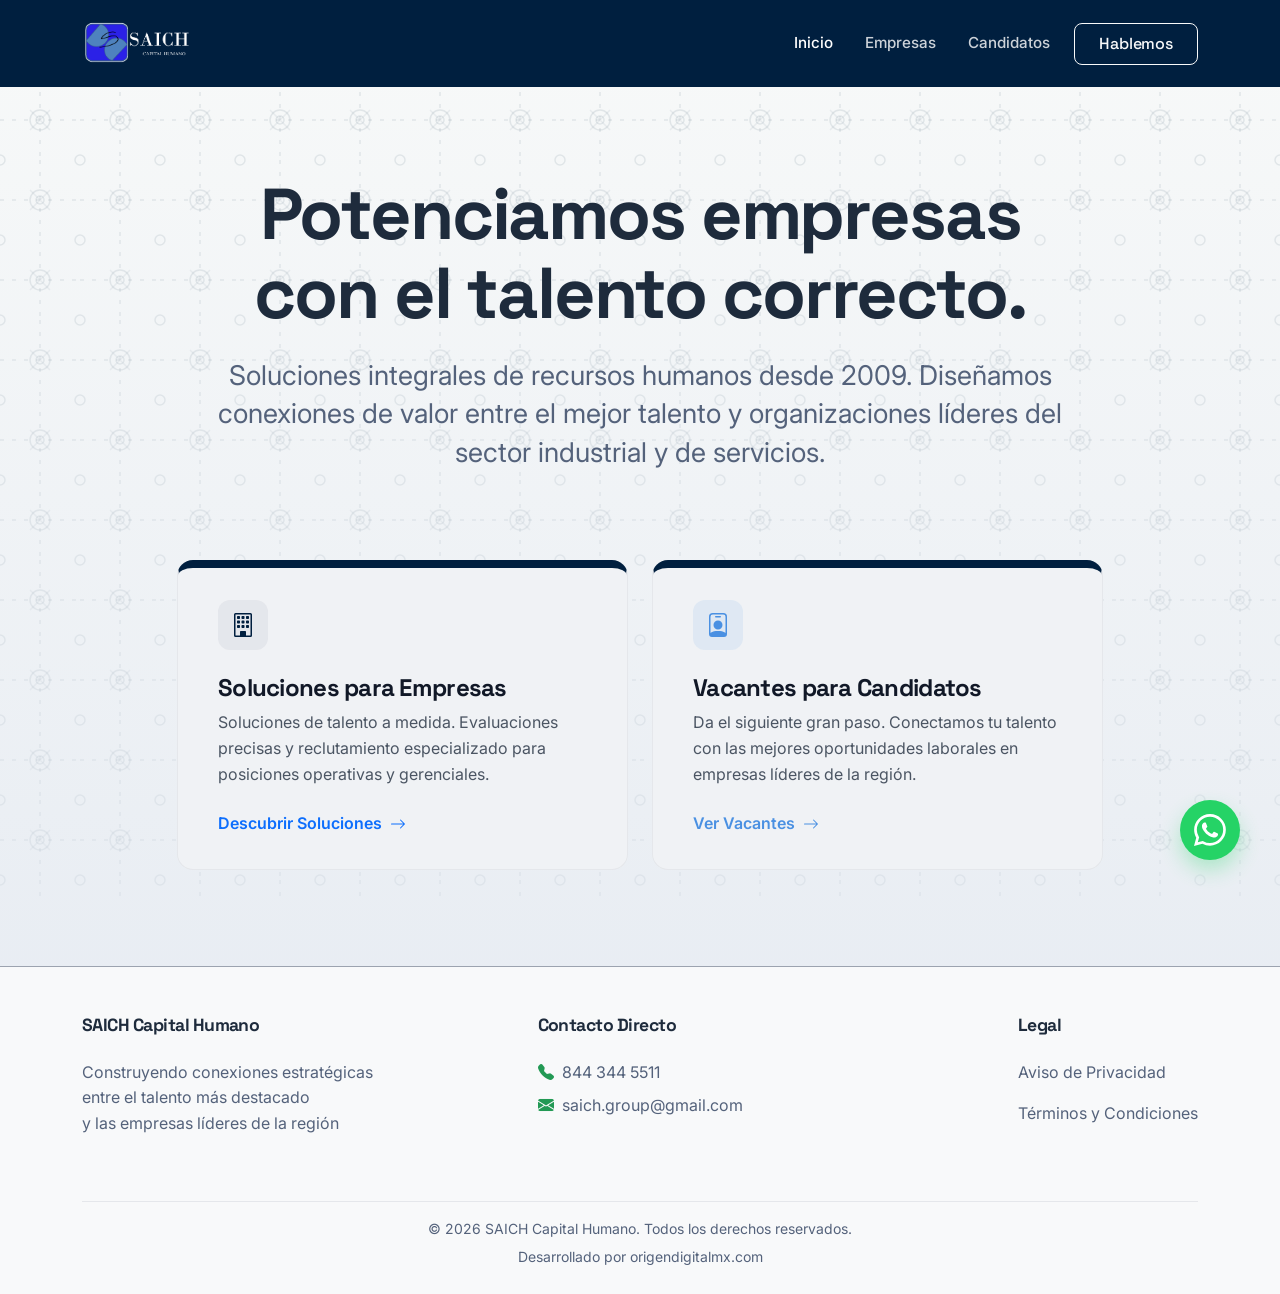
==== index.html @ f17e8af8 "Initial commit for SAICH Capital Humano website with finalized design and configuration" ====
<!DOCTYPE html>
<html lang="es">
<head>
    <meta charset="UTF-8">
    <meta name="viewport" content="width=device-width, initial-scale=1.0">
    <title>SAICH Capital Humano | Conectamos Talento</title>
    <link rel="icon" type="image/png" href="img/favicon.png">
    <!-- Bootstrap CSS & Icons -->
    <link href="https://cdn.jsdelivr.net/npm/bootstrap@5.3.0/dist/css/bootstrap.min.css" rel="stylesheet">
    <link rel="stylesheet" href="https://cdn.jsdelivr.net/npm/bootstrap-icons@1.11.3/font/bootstrap-icons.min.css">
    <!-- Google Fonts: Space Grotesk & Inter -->
    <link rel="preconnect" href="https://fonts.googleapis.com">
    <link rel="preconnect" href="https://fonts.gstatic.com" crossorigin>
    <link href="https://fonts.googleapis.com/css2?family=Inter:wght@400;500;600&family=Space+Grotesk:wght@500;600;700&display=swap" rel="stylesheet">
    <!-- Custom CSS -->
    <link href="css/styles.css" rel="stylesheet">
</head>
<body class="bg-industrial">
    <!-- Navbar Glassmorphism -->
    <nav class="navbar navbar-expand-lg navbar-custom sticky-top py-3">
        <div class="container">
            <a class="navbar-brand" href="index.html">
                <img src="img/logo.png" alt="SAICH Capital Humano Logo" class="logo-brand">
            </a>
            <button class="navbar-toggler border-0" type="button" data-bs-toggle="collapse" data-bs-target="#navbarNav" aria-controls="navbarNav" aria-expanded="false" aria-label="Toggle navigation">
                <span class="navbar-toggler-icon"></span>
            </button>
            <div class="collapse navbar-collapse justify-content-end" id="navbarNav">
                <ul class="navbar-nav align-items-center">
                    <li class="nav-item">
                        <a class="nav-link active" href="index.html">Inicio</a>
                    </li>
                    <li class="nav-item">
                        <a class="nav-link" href="empresas.html">Empresas</a>
                    </li>
                    <li class="nav-item">
                        <a class="nav-link" href="vacantes.html">Candidatos</a>
                    </li>
                    <li class="nav-item ms-lg-3 mt-3 mt-lg-0">
                        <a href="empresas.html#contacto-b2b" class="btn btn-outline-light px-4 py-2" style="font-weight: 500; border-width: 1.5px;">Hablemos</a>
                    </li>
                </ul>
            </div>
        </div>
    </nav>

    <!-- Hero Minimalista -->
    <section class="hero-minimal position-relative">
        <div class="container position-relative" style="z-index: 2;">
            <div class="row justify-content-center">
                <div class="col-lg-10">
                    <h1 class="mb-4">Potenciamos empresas <br> con el talento correcto.</h1>
                    <p class="hero-subtitle mb-5">Soluciones integrales de recursos humanos desde 2009. Diseñamos conexiones de valor entre el mejor talento y organizaciones líderes del sector industrial y de servicios.</p>
                </div>
            </div>
            
            <!-- Cards de Enrutamiento Asimétricas -->
            <div class="row g-4 mt-3 justify-content-center">
                <!-- Card B2B -->
                <div class="col-md-5">
                    <a href="empresas.html" class="card-clean text-start text-decoration-none">
                        <div class="icon-wrapper-clean mb-4" style="background-color: rgba(0,31,63,0.05);">
                            <svg xmlns="http://www.w3.org/2000/svg" fill="currentColor" class="bi bi-building" viewBox="0 0 16 16">
                                <path d="M4 2.5a.5.5 0 0 1 .5-.5h1a.5.5 0 0 1 .5.5v1a.5.5 0 0 1-.5.5h-1a.5.5 0 0 1-.5-.5zm3 0a.5.5 0 0 1 .5-.5h1a.5.5 0 0 1 .5.5v1a.5.5 0 0 1-.5.5h-1a.5.5 0 0 1-.5-.5zm3.5-.5a.5.5 0 0 0-.5.5v1a.5.5 0 0 0 .5.5h1a.5.5 0 0 0 .5-.5v-1a.5.5 0 0 0-.5-.5zM4 5.5a.5.5 0 0 1 .5-.5h1a.5.5 0 0 1 .5.5v1a.5.5 0 0 1-.5.5h-1a.5.5 0 0 1-.5-.5zM7.5 5a.5.5 0 0 0-.5.5v1a.5.5 0 0 0 .5.5h1a.5.5 0 0 0 .5-.5v-1a.5.5 0 0 0-.5-.5zm2.5.5a.5.5 0 0 1 .5-.5h1a.5.5 0 0 1 .5.5v1a.5.5 0 0 1-.5.5h-1a.5.5 0 0 1-.5-.5zM4.5 8a.5.5 0 0 0-.5.5v1a.5.5 0 0 0 .5.5h1a.5.5 0 0 0 .5-.5v-1a.5.5 0 0 0-.5-.5zm2.5.5a.5.5 0 0 1 .5-.5h1a.5.5 0 0 1 .5.5v1a.5.5 0 0 1-.5.5h-1a.5.5 0 0 1-.5-.5zm3.5-.5a.5.5 0 0 0-.5.5v1a.5.5 0 0 0 .5.5h1a.5.5 0 0 0 .5-.5v-1a.5.5 0 0 0-.5-.5z"/>
                                <path d="M2 1a1 1 0 0 1 1-1h10a1 1 0 0 1 1 1v14a1 1 0 0 1-1 1H3a1 1 0 0 1-1-1zm11 0H3v14h3v-2.5a.5.5 0 0 1 .5-.5h3a.5.5 0 0 1 .5.5V15h3z"/>
                            </svg>
                        </div>
                        <h3 class="h4 fw-bold mb-2">Soluciones para Empresas</h3>
                        <p class="text-muted mb-4">Soluciones de talento a medida. Evaluaciones precisas y reclutamiento especializado para posiciones operativas y gerenciales.</p>
                        <div class="mt-auto d-flex align-items-center text-primary fw-semibold">
                            Descubrir Soluciones
                            <svg xmlns="http://www.w3.org/2000/svg" width="16" height="16" fill="currentColor" class="bi bi-arrow-right ms-2" viewBox="0 0 16 16">
                                <path fill-rule="evenodd" d="M1 8a.5.5 0 0 1 .5-.5h11.793l-3.147-3.146a.5.5 0 0 1 .708-.708l4 4a.5.5 0 0 1 0 .708l-4 4a.5.5 0 0 1-.708-.708L13.293 8.5H1.5A.5.5 0 0 1 1 8"/>
                            </svg>
                        </div>
                    </a>
                </div>
                <!-- Card B2C -->
                <div class="col-md-5">
                    <a href="vacantes.html" class="card-clean text-start text-decoration-none">
                        <div class="icon-wrapper-clean mb-4" style="background-color: rgba(74, 144, 226, 0.1); color: var(--accent-alt);">
                            <svg xmlns="http://www.w3.org/2000/svg" fill="currentColor" class="bi bi-person-badge" viewBox="0 0 16 16">
                                <path d="M6.5 2a.5.5 0 0 0 0 1h3a.5.5 0 0 0 0-1zM11 8a3 3 0 1 1-6 0 3 3 0 0 1 6 0"/>
                                <path d="M4.5 0A2.5 2.5 0 0 0 2 2.5V14a2 2 0 0 0 2 2h8a2 2 0 0 0 2-2V2.5A2.5 2.5 0 0 0 11.5 0zM3 2.5A1.5 1.5 0 0 1 4.5 1h7A1.5 1.5 0 0 1 13 2.5v10.795a4.2 4.2 0 0 0-.776-.492C11.392 12.387 10.063 12 8 12s-3.392.387-4.224.803a4.2 4.2 0 0 0-.776.492z"/>
                            </svg>
                        </div>
                        <h3 class="h4 fw-bold mb-2">Vacantes para Candidatos</h3>
                        <p class="text-muted mb-4">Da el siguiente gran paso. Conectamos tu talento con las mejores oportunidades laborales en empresas líderes de la región.</p>
                        <div class="mt-auto d-flex align-items-center fw-semibold" style="color: var(--accent-alt);">
                            Ver Vacantes
                            <svg xmlns="http://www.w3.org/2000/svg" width="16" height="16" fill="currentColor" class="bi bi-arrow-right ms-2" viewBox="0 0 16 16">
                                <path fill-rule="evenodd" d="M1 8a.5.5 0 0 1 .5-.5h11.793l-3.147-3.146a.5.5 0 0 1 .708-.708l4 4a.5.5 0 0 1 0 .708l-4 4a.5.5 0 0 1-.708-.708L13.293 8.5H1.5A.5.5 0 0 1 1 8"/>
                            </svg>
                        </div>
                    </a>
                </div>
            </div>
        </div>
    </section>

    <!-- Footer Clean -->
    <footer class="footer-clean">
        <div class="container">
            <div class="row">
                <div class="col-md-4 mb-4">
                    <h5 class="fw-bold">SAICH Capital Humano</h5>
                    <p class="pe-md-4">Construyendo conexiones estratégicas<br>entre el talento más destacado<br>y las empresas líderes de la región</p>
                </div>
                <div class="col-md-4 mb-4 d-flex justify-content-md-center">
                    <div>
                        <h5 class="fw-bold">Contacto Directo</h5>
                        <p class="mb-2"><i class="bi bi-telephone-fill me-2" style="color: var(--accent-color);"></i>844 344 5511</p>
                        <p class="mb-0"><i class="bi bi-envelope-fill me-2" style="color: var(--accent-color);"></i>saich.group@gmail.com</p>
                    </div>
                </div>
                <div class="col-md-4 mb-4 d-flex justify-content-md-end">
                    <div>
                        <h5 class="fw-bold">Legal</h5>
                        <ul class="list-unstyled">
                            <li class="mb-3"><a href="docs/aviso-privacidad.pdf" target="_blank" rel="noopener noreferrer">Aviso de Privacidad</a></li>
                            <li class="mb-3"><a href="docs/terminos-condiciones.pdf" target="_blank" rel="noopener noreferrer">Términos y Condiciones</a></li>
                        </ul>
                    </div>
                </div>
            </div>
            <div class="text-center mt-4 pt-3 border-top" style="border-color: var(--border-color) !important;">
                <small class="d-block mb-1">&copy; 2026 SAICH Capital Humano. Todos los derechos reservados.</small>
                <small class="text-muted">Desarrollado por <a href="https://origendigitalmx.com" target="_blank" rel="noopener noreferrer" class="text-decoration-none">origendigitalmx.com</a></small>
            </div>
        </div>
    </footer>

    <!-- Floating WhatsApp Button -->
    <a href="https://wa.me/528443445511" class="whatsapp-float" target="_blank" rel="noopener noreferrer" aria-label="Chat on WhatsApp">
        <svg xmlns="http://www.w3.org/2000/svg" fill="currentColor" class="bi bi-whatsapp" viewBox="0 0 16 16">
          <path d="M13.601 2.326A7.85 7.85 0 0 0 7.994 0C3.627 0 .068 3.558.064 7.926c0 1.399.366 2.76 1.057 3.965L0 16l4.204-1.102a7.9 7.9 0 0 0 3.79.965h.004c4.368 0 7.926-3.558 7.93-7.93A7.9 7.9 0 0 0 13.6 2.326zM7.994 14.521a6.6 6.6 0 0 1-3.356-.92l-.24-.144-2.494.654.666-2.433-.156-.251a6.56 6.56 0 0 1-1.007-3.505c0-3.626 2.957-6.584 6.591-6.584a6.56 6.56 0 0 1 4.66 1.931 6.56 6.56 0 0 1 1.928 4.66c-.004 3.639-2.961 6.592-6.592 6.592m3.615-4.934c-.197-.099-1.17-.578-1.353-.646-.182-.065-.315-.099-.445.099-.133.197-.513.646-.627.775-.114.133-.232.148-.43.05-.197-.1-.836-.308-1.592-.985-.59-.525-.985-1.175-1.103-1.372-.114-.198-.011-.304.088-.403.087-.088.197-.232.296-.346.1-.114.133-.198.198-.33.065-.134.034-.248-.015-.347-.05-.099-.445-1.076-.612-1.47-.16-.389-.323-.335-.445-.34-.114-.007-.247-.007-.38-.007a.73.73 0 0 0-.529.247c-.182.198-.691.677-.691 1.654s.71 1.916.81 2.049c.098.133 1.394 2.132 3.383 2.992.47.205.84.326 1.129.418.475.152.904.129 1.246.08.38-.058 1.171-.48 1.338-.943.164-.464.164-.86.114-.943-.049-.084-.182-.133-.38-.232"/>
        </svg>
    </a>

    <!-- Bootstrap Bundle JS -->
    <script src="https://cdn.jsdelivr.net/npm/bootstrap@5.3.0/dist/js/bootstrap.bundle.min.js"></script>
    <script src="js/main.js"></script>
</body>
</html>
---- css/styles.css ----
:root {
  --primary-color: #001F3F; /* Azul Marino Profundo */
  --accent-color: #229954; /* Verde corporativo más oscuro */
  --accent-alt: #4A90E2; /* Azul Claro Elegante para Index */
  --bg-color: #F8F9FA; /* Off-white cálido elegante */
  --card-bg: #FFFFFF;
  --text-dark: #1E2B3C; /* Azul grisáceo muy oscuro */
  --text-muted: #54627B; /* Azul grisáceo medio para subtítulos */
  --border-color: #E5E7EB;
}

body {
  font-family: 'Inter', sans-serif;
  color: var(--text-dark);
  background-color: var(--bg-color);
  line-height: 1.6;
}

/* Global Typography Overrides */
h1, h2, h3, h4, h5, h6,
.h1, .h2, .h3, .h4, .h5, .h6,
.text-dark {
  color: var(--text-dark) !important;
}

.text-muted {
  color: var(--text-muted) !important;
}

/* Industrial Tech Background */
.bg-industrial {
  background-color: var(--bg-color);
  background-image: url("data:image/svg+xml,%3Csvg width='80' height='80' xmlns='http://www.w3.org/2000/svg'%3E%3Cg stroke='%23001F3F' stroke-width='1.5' stroke-opacity='0.15' fill='none'%3E%3Cpath d='M40 0 V80 M0 40 H80' stroke-dasharray='4 8'/%3E%3Ccircle cx='40' cy='40' r='10'/%3E%3Ccircle cx='40' cy='40' r='4'/%3E%3Ccircle cx='0' cy='0' r='5'/%3E%3Ccircle cx='80' cy='0' r='5'/%3E%3Ccircle cx='0' cy='80' r='5'/%3E%3Ccircle cx='80' cy='80' r='5'/%3E%3Cpath d='M30 30 L40 40 L50 30 M30 50 L40 40 L50 50' stroke-opacity='0.1'/%3E%3C/g%3E%3C/svg%3E");
  background-attachment: fixed;
}

/* Industrial Tech Background Header Only */
.bg-industrial-header {
  background-color: var(--bg-color);
  background-image: 
    linear-gradient(180deg, rgba(244, 247, 246, 0.4) 0%, rgba(244, 247, 246, 1) 100%),
    url("data:image/svg+xml,%3Csvg width='80' height='80' xmlns='http://www.w3.org/2000/svg'%3E%3Cg stroke='%23001F3F' stroke-width='1.5' stroke-opacity='0.15' fill='none'%3E%3Cpath d='M40 0 V80 M0 40 H80' stroke-dasharray='4 8'/%3E%3Ccircle cx='40' cy='40' r='10'/%3E%3Ccircle cx='40' cy='40' r='4'/%3E%3Ccircle cx='0' cy='0' r='5'/%3E%3Ccircle cx='80' cy='0' r='5'/%3E%3Ccircle cx='0' cy='80' r='5'/%3E%3Ccircle cx='80' cy='80' r='5'/%3E%3Cpath d='M30 30 L40 40 L50 30 M30 50 L40 40 L50 50' stroke-opacity='0.1'/%3E%3C/g%3E%3C/svg%3E") !important;
  background-attachment: scroll, fixed !important;
}

h1, h2, h3, h4, h5, h6, .display-4, .display-3 {
  font-family: 'Space Grotesk', sans-serif;
  letter-spacing: -0.03em;
  color: var(--primary-color);
  font-weight: 700;
}

/* Navbar Corporate Blue */
.navbar-custom {
  background-color: rgba(0, 31, 63, 1) !important;
  backdrop-filter: blur(12px);
  -webkit-backdrop-filter: blur(12px);
  border-bottom: none;
  transition: all 0.4s ease;
  padding-top: 1rem;
  padding-bottom: 1rem;
}

.navbar-custom.navbar-scrolled {
  background-color: rgba(0, 31, 63, 0.75) !important;
  padding-top: 0.4rem !important;
  padding-bottom: 0.4rem !important;
  box-shadow: 0 10px 30px -10px rgba(0, 0, 0, 0.3);
}

.navbar-custom .nav-link {
  color: rgba(255, 255, 255, 0.8) !important;
  font-weight: 500;
  font-size: 0.95rem;
  transition: color 0.2s ease;
  margin-left: 1rem;
}

.navbar-custom .nav-link:hover, .navbar-custom .nav-link.active {
  color: #ffffff !important;
}

.navbar-toggler-icon {
  filter: invert(1);
}

.logo-brand {
  max-height: 45px;
  transition: transform 0.3s ease;
}

.logo-brand:hover {
  transform: scale(1.02);
}

/* Premium Buttons */
.btn {
  font-family: 'Space Grotesk', sans-serif;
  border-radius: 8px;
  font-weight: 600;
  letter-spacing: -0.01em;
  transition: all 0.3s cubic-bezier(0.4, 0, 0.2, 1);
}

.btn-accent {
  background-color: var(--accent-color);
  color: #fff;
  border: none;
}

.btn-accent:hover {
  background-color: #1D8348;
  color: #fff;
  transform: translateY(-2px);
  box-shadow: 0 10px 15px -3px rgba(80, 200, 120, 0.3), 0 4px 6px -2px rgba(80, 200, 120, 0.15);
}

.btn-primary-custom {
  background-color: var(--primary-color);
  color: #fff;
  border: none;
}

.btn-primary-custom:hover {
  background-color: #001226;
  color: #fff;
  transform: translateY(-2px);
  box-shadow: 0 10px 15px -3px rgba(0, 31, 63, 0.3);
}

.btn-outline-custom {
  border: 2px solid var(--accent-color);
  color: var(--accent-color);
  background: transparent;
  font-weight: 600;
  transition: all 0.3s ease;
}

.btn-outline-custom:hover {
  background-color: #1D8348;
  border-color: #1D8348;
  color: #ffffff;
  transform: translateY(-2px);
  box-shadow: 0 4px 12px rgba(34, 153, 84, 0.25);
}

/* Hero Sections Minimal */
.hero-minimal {
  padding: 5.5rem 0 6rem; /* Reducido ~1/3 del espacio superior */
  background: linear-gradient(180deg, rgba(244, 247, 246, 0.4) 0%, rgba(226, 232, 240, 0.7) 100%); /* Gradiente translúcido para mostrar el fondo */
  text-align: center;
}

.hero-minimal h1 {
  font-size: clamp(2.5rem, 6vw, 4.5rem);
  line-height: 1.1;
  margin-bottom: 1.5rem;
  color: var(--text-dark);
}

.hero-subtitle {
  font-size: clamp(1.4rem, 2.2vw, 1.7rem); /* Reducido ~5px (aprox 1.65rem) */
  line-height: 1.4;
  color: var(--text-muted);
  max-width: 900px;
  margin: 0 auto;
}

/* Feature Cards */
.card-clean {
  background-color: #F0F2F5; /* Gris claro, sin ser blanco */
  border: 1px solid var(--border-color);
  border-top: 8px solid var(--primary-color); /* Adorno azul superior */
  border-radius: 16px;
  padding: 2rem 2.5rem;
  height: 100%;
  transition: all 0.4s cubic-bezier(0.4, 0, 0.2, 1);
  text-decoration: none;
  display: flex;
  flex-direction: column;
}

.card-clean:hover {
  transform: translateY(-5px);
  box-shadow: 0 15px 30px rgba(0, 31, 63, 0.1); /* Subtle blue shadow */
  border-top: 8px solid #6C757D !important; /* Gris oscuro claro muy notorio */
}

.card-clean.card-accent {
  border-top-color: var(--accent-color);
}

.card-clean.card-accent:hover {
  border-top-color: #1D8348 !important; /* Verde más oscuro al hacer hover */
}

.card-clean h1, .card-clean h2, .card-clean h3, .card-clean h4, .card-clean h5, .card-clean h6, 
.card-clean .text-dark {
  color: #111827 !important; /* Original casi negro */
}

.card-clean .text-muted {
  color: #4B5563 !important; /* Original gris medio */
}

.icon-wrapper-clean {
  width: 50px;
  height: 50px;
  display: flex;
  align-items: center;
  justify-content: center;
  border-radius: 12px;
  background-color: var(--bg-color);
  color: var(--primary-color);
  margin-bottom: 1.5rem;
}

.icon-wrapper-clean svg {
  width: 24px;
  height: 24px;
}

/* Trust Ribbon */
.trust-ribbon-clean {
  padding: 2rem 0;
  background-color: var(--card-bg);
  border-top: 1px solid var(--border-color);
  border-bottom: 1px solid var(--border-color);
}

.carousel-container {
  width: 100%;
  overflow: hidden;
  white-space: nowrap;
  position: relative;
  mask-image: linear-gradient(to right, transparent, black 10%, black 90%, transparent);
  -webkit-mask-image: linear-gradient(to right, transparent, black 10%, black 90%, transparent);
}

.carousel-track {
  display: inline-flex;
  align-items: center;
  gap: 4rem;
  animation: scroll-carousel 30s linear infinite;
}

.carousel-track:hover {
  animation-play-state: paused;
}

@keyframes scroll-carousel {
  0% { transform: translateX(0); }
  100% { transform: translateX(-50%); }
}

.client-logo-clean {
  max-width: 120px;
  height: auto;
  opacity: 0.6;
  filter: grayscale(100%);
  transition: all 0.3s ease;
  flex-shrink: 0;
}

.client-logo-clean:hover {
  filter: grayscale(0%) opacity(1);
}

/* Forms Premium */
.form-control-minimal {
  background-color: #F3F4F6;
  border: 1px solid transparent;
  border-radius: 8px;
  padding: 1rem 1.25rem;
  font-size: 1rem;
  transition: all 0.3s ease;
  color: var(--text-dark);
}

.form-control-minimal:focus {
  background-color: #fff;
  border-color: var(--accent-color);
  box-shadow: 0 0 0 4px rgba(80, 200, 120, 0.1);
}

.form-control-minimal::placeholder {
  color: #9CA3AF;
}

/* Footer Clean */
.footer-clean {
  background-color: var(--bg-color);
  border-top: 1px solid #9CA3AF;
  padding: 3rem 0 1.5rem;
  color: var(--text-muted);
}

.footer-clean h5 {
  color: var(--text-dark);
  font-size: 1.1rem;
  margin-bottom: 1.5rem;
}

.footer-clean a {
  color: var(--text-muted);
  text-decoration: none;
  transition: color 0.2s;
}

.footer-clean a:hover {
  color: var(--primary-color);
}

/* Floating WhatsApp Button */
.whatsapp-float {
  position: fixed;
  width: 60px;
  height: 60px;
  bottom: 40px;
  right: 40px;
  background-color: #25d366;
  color: #FFF;
  border-radius: 50px;
  text-align: center;
  font-size: 30px;
  box-shadow: 0 10px 20px rgba(37, 211, 102, 0.3);
  z-index: 1000;
  display: flex;
  align-items: center;
  justify-content: center;
  transition: all 0.3s ease;
  text-decoration: none;
}

.whatsapp-float:hover {
  transform: translateY(-5px) scale(1.05);
  box-shadow: 0 15px 25px rgba(37, 211, 102, 0.4);
  color: #fff;
}

.whatsapp-float svg {
  width: 32px;
  height: 32px;
}

/* Fin del documento CSS */

/* =========================================
   Responsive Design (Mobile First & Tweaks)
   ========================================= */
@media (max-width: 768px) {
  /* Hero adjustments for mobile */
  .hero-minimal {
    padding: 3rem 0 4rem; /* Menos espacio muerto en pantallas pequeñas */
  }
  
  .hero-subtitle {
    font-size: 1.25rem; /* Ajuste fino para móviles */
    padding: 0 1rem;
  }

  /* Cards adjustments for mobile */
  .card-clean {
    padding: 1.5rem; /* Margen interno más compacto en celulares */
  }

  /* Navbar adjustments */
  .navbar-custom {
    padding-top: 0.5rem !important;
    padding-bottom: 0.5rem !important;
  }
  
  /* SVG Shapes mobile */
  .shape-1 { width: 150px; }
  .shape-2 { width: 200px; }
  .shape-3 { width: 100px; }
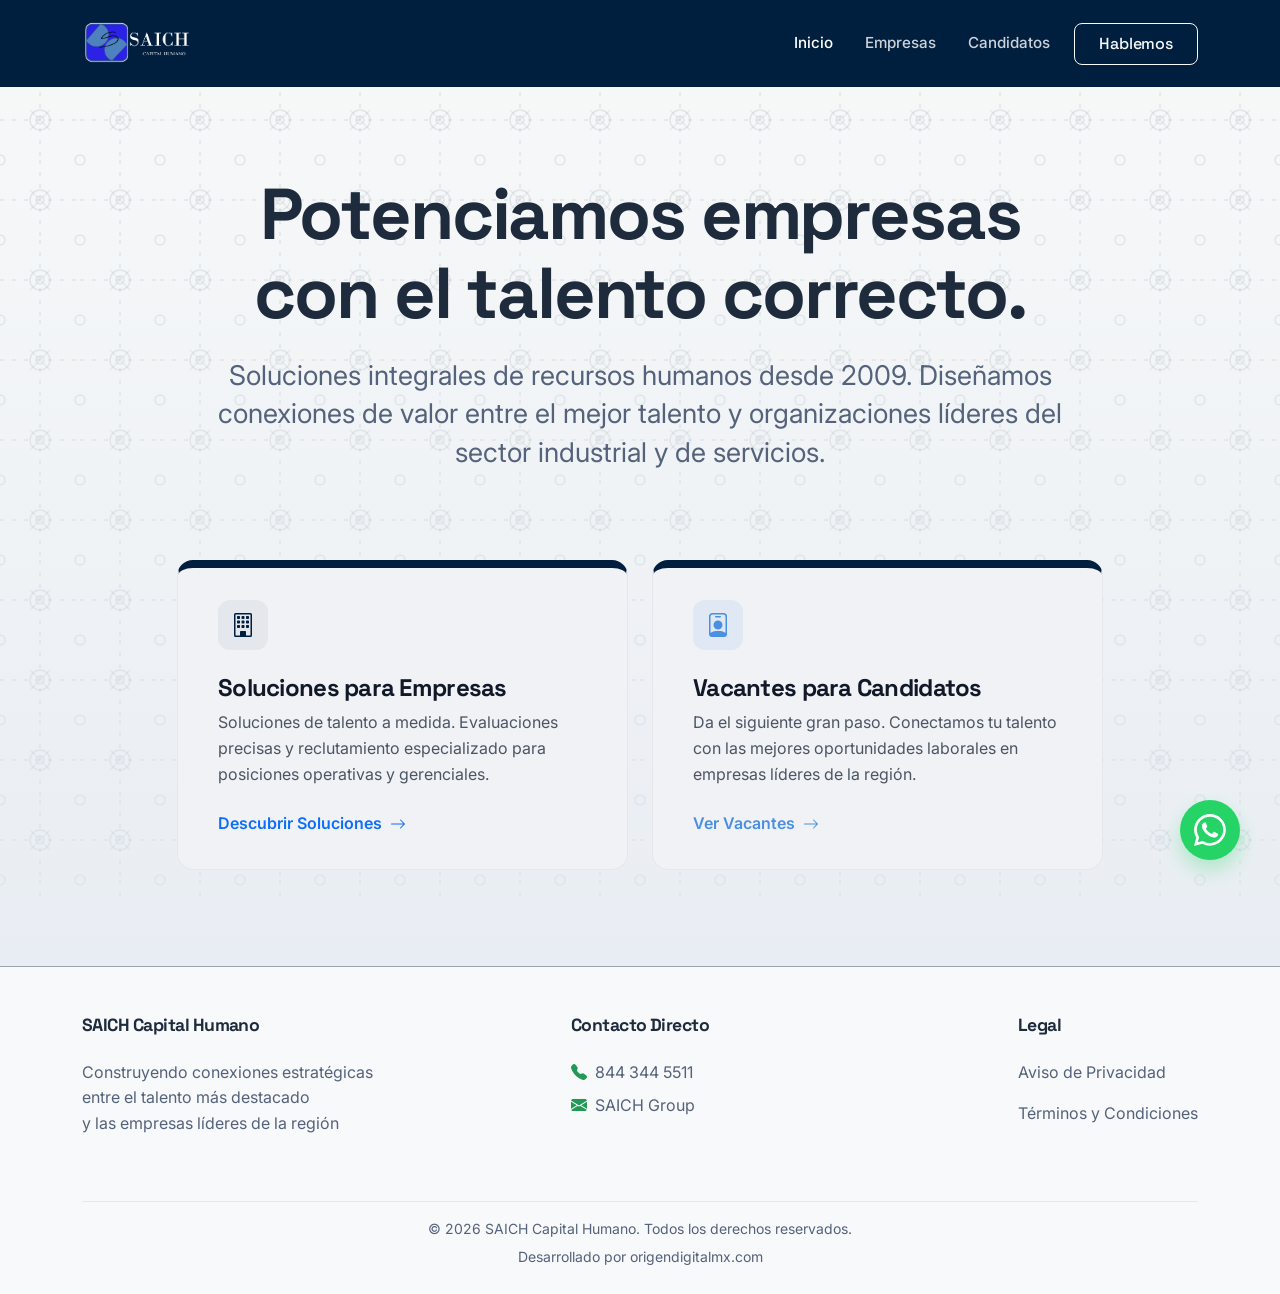
==== commit 736c6d31: "Mask email address in footers" ====
--- a/index.html
+++ b/index.html
@@ -110,7 +110,7 @@
                     <div>
                         <h5 class="fw-bold">Contacto Directo</h5>
                         <p class="mb-2"><i class="bi bi-telephone-fill me-2" style="color: var(--accent-color);"></i>844 344 5511</p>
-                        <p class="mb-0"><i class="bi bi-envelope-fill me-2" style="color: var(--accent-color);"></i>saich.group@gmail.com</p>
+                        <p class="mb-0"><i class="bi bi-envelope-fill me-2" style="color: var(--accent-color);"></i><a href="mailto:saich.group@gmail.com" style="color: inherit; text-decoration: none;">SAICH Group</a></p>
                     </div>
                 </div>
                 <div class="col-md-4 mb-4 d-flex justify-content-md-end">
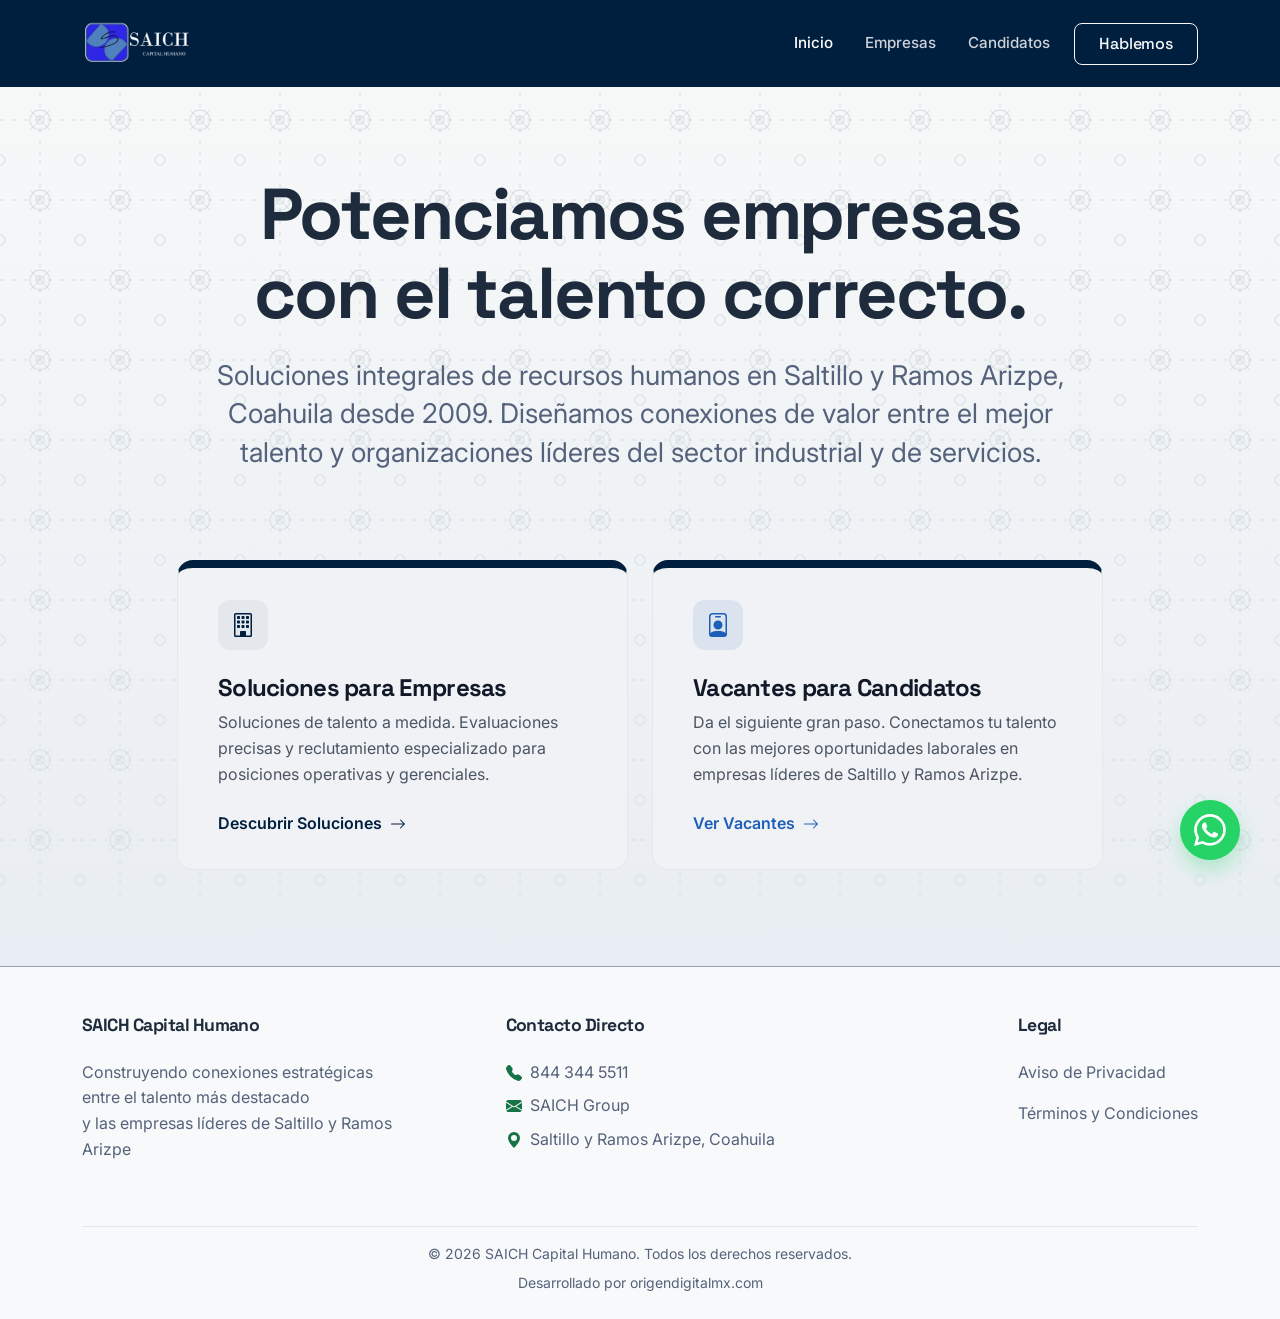
==== commit 846bc349: "feat(seo): optimizar SEO local, GEO, indexacion, rendimiento y accesibilidad Lighthouse" ====
--- a/index.html
+++ b/index.html
@@ -1,124 +1,226 @@
 <!DOCTYPE html>
-<html lang="es">
+<html lang="es-MX">
 <head>
     <meta charset="UTF-8">
     <meta name="viewport" content="width=device-width, initial-scale=1.0">
-    <title>SAICH Capital Humano | Conectamos Talento</title>
-    <link rel="icon" type="image/png" href="img/favicon.png">
-    <!-- Bootstrap CSS & Icons -->
-    <link href="https://cdn.jsdelivr.net/npm/bootstrap@5.3.0/dist/css/bootstrap.min.css" rel="stylesheet">
-    <link rel="stylesheet" href="https://cdn.jsdelivr.net/npm/bootstrap-icons@1.11.3/font/bootstrap-icons.min.css">
-    <!-- Google Fonts: Space Grotesk & Inter -->
+    <!-- Google Search Console: pegar aquí <meta name="google-site-verification" content="CODIGO"> cuando esté listo -->
+
+    <title>SAICH Capital Humano | Reclutamiento en Saltillo y Ramos Arizpe</title>
+    <meta name="description" content="Agencia de reclutamiento y selección de personal en Saltillo y Ramos Arizpe, Coahuila desde 2009. Talento operativo, técnico y gerencial para la industria.">
+    <meta name="geo.region" content="MX-COA">
+    <meta name="geo.placename" content="Saltillo, Ramos Arizpe, Coahuila">
+    <link rel="canonical" href="https://www.saichrh.com/">
+
+    <!-- Favicons (relación 1:1 para resultados de Google) -->
+    <link rel="icon" type="image/x-icon" href="/favicon.ico">
+    <link rel="icon" type="image/png" sizes="96x96" href="/img/favicon.png">
+    <link rel="icon" type="image/png" sizes="192x192" href="/img/favicon-192.png">
+    <link rel="apple-touch-icon" sizes="180x180" href="/apple-touch-icon.png">
+
+    <!-- Open Graph / WhatsApp / LinkedIn / Facebook -->
+    <meta property="og:type" content="website">
+    <meta property="og:locale" content="es_MX">
+    <meta property="og:site_name" content="SAICH Capital Humano">
+    <meta property="og:title" content="SAICH Capital Humano | Reclutamiento en Saltillo y Ramos Arizpe">
+    <meta property="og:description" content="Soluciones integrales de reclutamiento y selección de personal en Saltillo y Ramos Arizpe, Coahuila desde 2009 para el sector industrial y de servicios.">
+    <meta property="og:url" content="https://www.saichrh.com/">
+    <meta property="og:image" content="https://www.saichrh.com/img/og-saich.png">
+    <meta property="og:image:width" content="1200">
+    <meta property="og:image:height" content="630">
+    <meta property="og:image:alt" content="SAICH Capital Humano — Reclutamiento y Selección en Saltillo y Ramos Arizpe">
+
+    <!-- Twitter / X Cards -->
+    <meta name="twitter:card" content="summary_large_image">
+    <meta name="twitter:title" content="SAICH Capital Humano | Reclutamiento en Saltillo y Ramos Arizpe">
+    <meta name="twitter:description" content="Agencia de reclutamiento y selección de personal en Saltillo y Ramos Arizpe, Coahuila desde 2009.">
+    <meta name="twitter:image" content="https://www.saichrh.com/img/og-saich.png">
+
+    <!-- Schema.org JSON-LD (SEO Local & GEO) -->
+    <script type="application/ld+json">
+    {
+      "@context": "https://schema.org",
+      "@type": "EmploymentAgency",
+      "@id": "https://www.saichrh.com/#organization",
+      "name": "SAICH Capital Humano",
+      "alternateName": "SAICH Group",
+      "url": "https://www.saichrh.com/",
+      "logo": "https://www.saichrh.com/img/logo.png",
+      "image": "https://www.saichrh.com/img/og-saich.png",
+      "description": "Agencia especializada en reclutamiento y selección de personal operativo, técnico especializado, mandos medios y gerencial para el sector industrial y de servicios en Saltillo y Ramos Arizpe, Coahuila.",
+      "foundingDate": "2009",
+      "telephone": "+52-844-344-5511",
+      "email": "saich.group@gmail.com",
+      "address": {
+        "@type": "PostalAddress",
+        "streetAddress": "Andrés Osuna 989, Col. Los Maestros",
+        "addressLocality": "Saltillo",
+        "addressRegion": "Coahuila",
+        "postalCode": "25260",
+        "addressCountry": "MX"
+      },
+      "areaServed": [
+        { "@type": "City", "name": "Saltillo" },
+        { "@type": "City", "name": "Ramos Arizpe" },
+        { "@type": "City", "name": "Arteaga" },
+        { "@type": "AdministrativeArea", "name": "Coahuila" }
+      ],
+      "knowsAbout": [
+        "Reclutamiento y selección de personal",
+        "Reclutamiento industrial",
+        "Personal operativo",
+        "Técnicos especializados CNC y soldadura",
+        "Mandos medios y gerencias",
+        "Evaluación psicométrica integral"
+      ],
+      "contactPoint": [
+        {
+          "@type": "ContactPoint",
+          "telephone": "+52-844-344-5511",
+          "email": "saich.group@gmail.com",
+          "contactType": "customer service",
+          "areaServed": "MX",
+          "availableLanguage": ["es"]
+        }
+      ]
+    }
+    </script>
+
+    <!-- Google Fonts: Space Grotesk & Inter (carga sin bloqueo) -->
     <link rel="preconnect" href="https://fonts.googleapis.com">
     <link rel="preconnect" href="https://fonts.gstatic.com" crossorigin>
-    <link href="https://fonts.googleapis.com/css2?family=Inter:wght@400;500;600&family=Space+Grotesk:wght@500;600;700&display=swap" rel="stylesheet">
+    <link rel="preload" as="style" href="https://fonts.googleapis.com/css2?family=Inter:wght@400;500;600&family=Space+Grotesk:wght@500;600;700&display=swap">
+    <link href="https://fonts.googleapis.com/css2?family=Inter:wght@400;500;600&family=Space+Grotesk:wght@500;600;700&display=swap" rel="stylesheet" media="print" onload="this.media='all'">
+    <noscript>
+        <link href="https://fonts.googleapis.com/css2?family=Inter:wght@400;500;600&family=Space+Grotesk:wght@500;600;700&display=swap" rel="stylesheet">
+    </noscript>
+
+    <!-- Bootstrap CSS -->
+    <link href="https://cdn.jsdelivr.net/npm/bootstrap@5.3.0/dist/css/bootstrap.min.css" rel="stylesheet">
     <!-- Custom CSS -->
-    <link href="css/styles.css" rel="stylesheet">
+    <link href="/css/styles.css" rel="stylesheet">
 </head>
 <body class="bg-industrial">
     <!-- Navbar Glassmorphism -->
-    <nav class="navbar navbar-expand-lg navbar-custom sticky-top py-3">
+    <nav class="navbar navbar-expand-lg navbar-custom sticky-top py-3" aria-label="Navegación principal">
         <div class="container">
-            <a class="navbar-brand" href="index.html">
-                <img src="img/logo.png" alt="SAICH Capital Humano Logo" class="logo-brand">
+            <a class="navbar-brand" href="/">
+                <img src="/img/logo-nav.webp" width="112" height="45" alt="SAICH Capital Humano" class="logo-brand">
             </a>
-            <button class="navbar-toggler border-0" type="button" data-bs-toggle="collapse" data-bs-target="#navbarNav" aria-controls="navbarNav" aria-expanded="false" aria-label="Toggle navigation">
+            <button class="navbar-toggler border-0" type="button" data-bs-toggle="collapse" data-bs-target="#navbarNav" aria-controls="navbarNav" aria-expanded="false" aria-label="Abrir menú de navegación">
                 <span class="navbar-toggler-icon"></span>
             </button>
             <div class="collapse navbar-collapse justify-content-end" id="navbarNav">
                 <ul class="navbar-nav align-items-center">
                     <li class="nav-item">
-                        <a class="nav-link active" href="index.html">Inicio</a>
+                        <a class="nav-link active" aria-current="page" href="/">Inicio</a>
                     </li>
                     <li class="nav-item">
-                        <a class="nav-link" href="empresas.html">Empresas</a>
+                        <a class="nav-link" href="/empresas">Empresas</a>
                     </li>
                     <li class="nav-item">
-                        <a class="nav-link" href="vacantes.html">Candidatos</a>
+                        <a class="nav-link" href="/vacantes">Candidatos</a>
                     </li>
                     <li class="nav-item ms-lg-3 mt-3 mt-lg-0">
-                        <a href="empresas.html#contacto-b2b" class="btn btn-outline-light px-4 py-2" style="font-weight: 500; border-width: 1.5px;">Hablemos</a>
+                        <a href="/empresas#contacto-b2b" class="btn btn-outline-light px-4 py-2" style="font-weight: 500; border-width: 1.5px;">Hablemos</a>
                     </li>
                 </ul>
             </div>
         </div>
     </nav>
 
-    <!-- Hero Minimalista -->
-    <section class="hero-minimal position-relative">
-        <div class="container position-relative" style="z-index: 2;">
-            <div class="row justify-content-center">
-                <div class="col-lg-10">
-                    <h1 class="mb-4">Potenciamos empresas <br> con el talento correcto.</h1>
-                    <p class="hero-subtitle mb-5">Soluciones integrales de recursos humanos desde 2009. Diseñamos conexiones de valor entre el mejor talento y organizaciones líderes del sector industrial y de servicios.</p>
-                </div>
-            </div>
-            
-            <!-- Cards de Enrutamiento Asimétricas -->
-            <div class="row g-4 mt-3 justify-content-center">
-                <!-- Card B2B -->
-                <div class="col-md-5">
-                    <a href="empresas.html" class="card-clean text-start text-decoration-none">
-                        <div class="icon-wrapper-clean mb-4" style="background-color: rgba(0,31,63,0.05);">
-                            <svg xmlns="http://www.w3.org/2000/svg" fill="currentColor" class="bi bi-building" viewBox="0 0 16 16">
-                                <path d="M4 2.5a.5.5 0 0 1 .5-.5h1a.5.5 0 0 1 .5.5v1a.5.5 0 0 1-.5.5h-1a.5.5 0 0 1-.5-.5zm3 0a.5.5 0 0 1 .5-.5h1a.5.5 0 0 1 .5.5v1a.5.5 0 0 1-.5.5h-1a.5.5 0 0 1-.5-.5zm3.5-.5a.5.5 0 0 0-.5.5v1a.5.5 0 0 0 .5.5h1a.5.5 0 0 0 .5-.5v-1a.5.5 0 0 0-.5-.5zM4 5.5a.5.5 0 0 1 .5-.5h1a.5.5 0 0 1 .5.5v1a.5.5 0 0 1-.5.5h-1a.5.5 0 0 1-.5-.5zM7.5 5a.5.5 0 0 0-.5.5v1a.5.5 0 0 0 .5.5h1a.5.5 0 0 0 .5-.5v-1a.5.5 0 0 0-.5-.5zm2.5.5a.5.5 0 0 1 .5-.5h1a.5.5 0 0 1 .5.5v1a.5.5 0 0 1-.5.5h-1a.5.5 0 0 1-.5-.5zM4.5 8a.5.5 0 0 0-.5.5v1a.5.5 0 0 0 .5.5h1a.5.5 0 0 0 .5-.5v-1a.5.5 0 0 0-.5-.5zm2.5.5a.5.5 0 0 1 .5-.5h1a.5.5 0 0 1 .5.5v1a.5.5 0 0 1-.5.5h-1a.5.5 0 0 1-.5-.5zm3.5-.5a.5.5 0 0 0-.5.5v1a.5.5 0 0 0 .5.5h1a.5.5 0 0 0 .5-.5v-1a.5.5 0 0 0-.5-.5z"/>
-                                <path d="M2 1a1 1 0 0 1 1-1h10a1 1 0 0 1 1 1v14a1 1 0 0 1-1 1H3a1 1 0 0 1-1-1zm11 0H3v14h3v-2.5a.5.5 0 0 1 .5-.5h3a.5.5 0 0 1 .5.5V15h3z"/>
-                            </svg>
-                        </div>
-                        <h3 class="h4 fw-bold mb-2">Soluciones para Empresas</h3>
-                        <p class="text-muted mb-4">Soluciones de talento a medida. Evaluaciones precisas y reclutamiento especializado para posiciones operativas y gerenciales.</p>
-                        <div class="mt-auto d-flex align-items-center text-primary fw-semibold">
-                            Descubrir Soluciones
-                            <svg xmlns="http://www.w3.org/2000/svg" width="16" height="16" fill="currentColor" class="bi bi-arrow-right ms-2" viewBox="0 0 16 16">
-                                <path fill-rule="evenodd" d="M1 8a.5.5 0 0 1 .5-.5h11.793l-3.147-3.146a.5.5 0 0 1 .708-.708l4 4a.5.5 0 0 1 0 .708l-4 4a.5.5 0 0 1-.708-.708L13.293 8.5H1.5A.5.5 0 0 1 1 8"/>
-                            </svg>
-                        </div>
-                    </a>
-                </div>
-                <!-- Card B2C -->
-                <div class="col-md-5">
-                    <a href="vacantes.html" class="card-clean text-start text-decoration-none">
-                        <div class="icon-wrapper-clean mb-4" style="background-color: rgba(74, 144, 226, 0.1); color: var(--accent-alt);">
-                            <svg xmlns="http://www.w3.org/2000/svg" fill="currentColor" class="bi bi-person-badge" viewBox="0 0 16 16">
-                                <path d="M6.5 2a.5.5 0 0 0 0 1h3a.5.5 0 0 0 0-1zM11 8a3 3 0 1 1-6 0 3 3 0 0 1 6 0"/>
-                                <path d="M4.5 0A2.5 2.5 0 0 0 2 2.5V14a2 2 0 0 0 2 2h8a2 2 0 0 0 2-2V2.5A2.5 2.5 0 0 0 11.5 0zM3 2.5A1.5 1.5 0 0 1 4.5 1h7A1.5 1.5 0 0 1 13 2.5v10.795a4.2 4.2 0 0 0-.776-.492C11.392 12.387 10.063 12 8 12s-3.392.387-4.224.803a4.2 4.2 0 0 0-.776.492z"/>
-                            </svg>
-                        </div>
-                        <h3 class="h4 fw-bold mb-2">Vacantes para Candidatos</h3>
-                        <p class="text-muted mb-4">Da el siguiente gran paso. Conectamos tu talento con las mejores oportunidades laborales en empresas líderes de la región.</p>
-                        <div class="mt-auto d-flex align-items-center fw-semibold" style="color: var(--accent-alt);">
-                            Ver Vacantes
-                            <svg xmlns="http://www.w3.org/2000/svg" width="16" height="16" fill="currentColor" class="bi bi-arrow-right ms-2" viewBox="0 0 16 16">
-                                <path fill-rule="evenodd" d="M1 8a.5.5 0 0 1 .5-.5h11.793l-3.147-3.146a.5.5 0 0 1 .708-.708l4 4a.5.5 0 0 1 0 .708l-4 4a.5.5 0 0 1-.708-.708L13.293 8.5H1.5A.5.5 0 0 1 1 8"/>
-                            </svg>
-                        </div>
-                    </a>
-                </div>
-            </div>
-        </div>
-    </section>
+    <main>
+        <!-- Hero Minimalista -->
+        <section class="hero-minimal position-relative">
+            <div class="container position-relative" style="z-index: 2;">
+                <div class="row justify-content-center">
+                    <div class="col-lg-10">
+                        <h1 class="mb-4">Potenciamos empresas <br> con el talento correcto.</h1>
+                        <p class="hero-subtitle mb-5">Soluciones integrales de recursos humanos en Saltillo y Ramos Arizpe, Coahuila desde 2009. Diseñamos conexiones de valor entre el mejor talento y organizaciones líderes del sector industrial y de servicios.</p>
+                    </div>
+                </div>
+                
+                <!-- Cards de Enrutamiento Asimétricas -->
+                <div class="row g-4 mt-3 justify-content-center">
+                    <!-- Card B2B -->
+                    <div class="col-md-5">
+                        <a href="/empresas" class="card-clean text-start text-decoration-none">
+                            <div class="icon-wrapper-clean mb-4" style="background-color: rgba(0,31,63,0.05);">
+                                <svg xmlns="http://www.w3.org/2000/svg" fill="currentColor" class="bi bi-building" viewBox="0 0 16 16" aria-hidden="true">
+                                    <path d="M4 2.5a.5.5 0 0 1 .5-.5h1a.5.5 0 0 1 .5.5v1a.5.5 0 0 1-.5.5h-1a.5.5 0 0 1-.5-.5zm3 0a.5.5 0 0 1 .5-.5h1a.5.5 0 0 1 .5.5v1a.5.5 0 0 1-.5.5h-1a.5.5 0 0 1-.5-.5zm3.5-.5a.5.5 0 0 0-.5.5v1a.5.5 0 0 0 .5.5h1a.5.5 0 0 0 .5-.5v-1a.5.5 0 0 0-.5-.5zM4 5.5a.5.5 0 0 1 .5-.5h1a.5.5 0 0 1 .5.5v1a.5.5 0 0 1-.5.5h-1a.5.5 0 0 1-.5-.5zM7.5 5a.5.5 0 0 0-.5.5v1a.5.5 0 0 0 .5.5h1a.5.5 0 0 0 .5-.5v-1a.5.5 0 0 0-.5-.5zm2.5.5a.5.5 0 0 1 .5-.5h1a.5.5 0 0 1 .5.5v1a.5.5 0 0 1-.5.5h-1a.5.5 0 0 1-.5-.5zM4.5 8a.5.5 0 0 0-.5.5v1a.5.5 0 0 0 .5.5h1a.5.5 0 0 0 .5-.5v-1a.5.5 0 0 0-.5-.5zm2.5.5a.5.5 0 0 1 .5-.5h1a.5.5 0 0 1 .5.5v1a.5.5 0 0 1-.5.5h-1a.5.5 0 0 1-.5-.5zm3.5-.5a.5.5 0 0 0-.5.5v1a.5.5 0 0 0 .5.5h1a.5.5 0 0 0 .5-.5v-1a.5.5 0 0 0-.5-.5z"/>
+                                    <path d="M2 1a1 1 0 0 1 1-1h10a1 1 0 0 1 1 1v14a1 1 0 0 1-1 1H3a1 1 0 0 1-1-1zm11 0H3v14h3v-2.5a.5.5 0 0 1 .5-.5h3a.5.5 0 0 1 .5.5V15h3z"/>
+                                </svg>
+                            </div>
+                            <h2 class="h4 fw-bold mb-2">Soluciones para Empresas</h2>
+                            <p class="text-muted mb-4">Soluciones de talento a medida. Evaluaciones precisas y reclutamiento especializado para posiciones operativas y gerenciales.</p>
+                            <div class="mt-auto d-flex align-items-center fw-semibold" style="color: var(--primary-color);">
+                                Descubrir Soluciones
+                                <svg xmlns="http://www.w3.org/2000/svg" width="16" height="16" fill="currentColor" class="bi bi-arrow-right ms-2" viewBox="0 0 16 16" aria-hidden="true">
+                                    <path fill-rule="evenodd" d="M1 8a.5.5 0 0 1 .5-.5h11.793l-3.147-3.146a.5.5 0 0 1 .708-.708l4 4a.5.5 0 0 1 0 .708l-4 4a.5.5 0 0 1-.708-.708L13.293 8.5H1.5A.5.5 0 0 1 1 8"/>
+                                </svg>
+                            </div>
+                        </a>
+                    </div>
+                    <!-- Card B2C -->
+                    <div class="col-md-5">
+                        <a href="/vacantes" class="card-clean text-start text-decoration-none">
+                            <div class="icon-wrapper-clean mb-4" style="background-color: rgba(29, 95, 184, 0.1); color: var(--accent-alt);">
+                                <svg xmlns="http://www.w3.org/2000/svg" fill="currentColor" class="bi bi-person-badge" viewBox="0 0 16 16" aria-hidden="true">
+                                    <path d="M6.5 2a.5.5 0 0 0 0 1h3a.5.5 0 0 0 0-1zM11 8a3 3 0 1 1-6 0 3 3 0 0 1 6 0"/>
+                                    <path d="M4.5 0A2.5 2.5 0 0 0 2 2.5V14a2 2 0 0 0 2 2h8a2 2 0 0 0 2-2V2.5A2.5 2.5 0 0 0 11.5 0zM3 2.5A1.5 1.5 0 0 1 4.5 1h7A1.5 1.5 0 0 1 13 2.5v10.795a4.2 4.2 0 0 0-.776-.492C11.392 12.387 10.063 12 8 12s-3.392.387-4.224.803a4.2 4.2 0 0 0-.776.492z"/>
+                                </svg>
+                            </div>
+                            <h2 class="h4 fw-bold mb-2">Vacantes para Candidatos</h2>
+                            <p class="text-muted mb-4">Da el siguiente gran paso. Conectamos tu talento con las mejores oportunidades laborales en empresas líderes de Saltillo y Ramos Arizpe.</p>
+                            <div class="mt-auto d-flex align-items-center fw-semibold" style="color: var(--accent-alt);">
+                                Ver Vacantes
+                                <svg xmlns="http://www.w3.org/2000/svg" width="16" height="16" fill="currentColor" class="bi bi-arrow-right ms-2" viewBox="0 0 16 16" aria-hidden="true">
+                                    <path fill-rule="evenodd" d="M1 8a.5.5 0 0 1 .5-.5h11.793l-3.147-3.146a.5.5 0 0 1 .708-.708l4 4a.5.5 0 0 1 0 .708l-4 4a.5.5 0 0 1-.708-.708L13.293 8.5H1.5A.5.5 0 0 1 1 8"/>
+                                </svg>
+                            </div>
+                        </a>
+                    </div>
+                </div>
+            </div>
+        </section>
+    </main>
 
     <!-- Footer Clean -->
     <footer class="footer-clean">
         <div class="container">
             <div class="row">
                 <div class="col-md-4 mb-4">
-                    <h5 class="fw-bold">SAICH Capital Humano</h5>
-                    <p class="pe-md-4">Construyendo conexiones estratégicas<br>entre el talento más destacado<br>y las empresas líderes de la región</p>
+                    <h2 class="footer-heading fw-bold">SAICH Capital Humano</h2>
+                    <p class="pe-md-4">Construyendo conexiones estratégicas<br>entre el talento más destacado<br>y las empresas líderes de Saltillo y Ramos Arizpe</p>
                 </div>
                 <div class="col-md-4 mb-4 d-flex justify-content-md-center">
                     <div>
-                        <h5 class="fw-bold">Contacto Directo</h5>
-                        <p class="mb-2"><i class="bi bi-telephone-fill me-2" style="color: var(--accent-color);"></i>844 344 5511</p>
-                        <p class="mb-0"><i class="bi bi-envelope-fill me-2" style="color: var(--accent-color);"></i><a href="mailto:saich.group@gmail.com" style="color: inherit; text-decoration: none;">SAICH Group</a></p>
+                        <h2 class="footer-heading fw-bold">Contacto Directo</h2>
+                        <p class="mb-2 d-flex align-items-center">
+                            <svg xmlns="http://www.w3.org/2000/svg" width="16" height="16" fill="currentColor" class="me-2 flex-shrink-0" style="color: var(--accent-color);" viewBox="0 0 16 16" aria-hidden="true">
+                                <path fill-rule="evenodd" d="M1.885.511a1.745 1.745 0 0 1 2.61.163L6.29 2.98c.329.423.445.974.315 1.494l-.547 2.19a.68.68 0 0 0 .178.643l2.457 2.457a.68.68 0 0 0 .644.178l2.189-.547a1.75 1.75 0 0 1 1.494.315l2.306 1.794c.829.645.905 1.87.163 2.611l-1.034 1.034c-.74.74-1.846 1.065-2.877.702a18.6 18.6 0 0 1-7.01-4.42 18.6 18.6 0 0 1-4.42-7.009c-.362-1.03-.037-2.137.703-2.877z"/>
+                            </svg>
+                            <a href="tel:+528443445511">844 344 5511</a>
+                        </p>
+                        <p class="mb-2 d-flex align-items-center">
+                            <svg xmlns="http://www.w3.org/2000/svg" width="16" height="16" fill="currentColor" class="me-2 flex-shrink-0" style="color: var(--accent-color);" viewBox="0 0 16 16" aria-hidden="true">
+                                <path d="M.05 3.555A2 2 0 0 1 2 2h12a2 2 0 0 1 1.95 1.555L8 8.414zM0 4.697v7.104l5.803-3.558zM6.761 8.83l-6.57 4.027A2 2 0 0 0 2 14h12a2 2 0 0 0 1.808-1.144l-6.57-4.027L8 9.586zm3.436-.586L16 11.801V4.697z"/>
+                            </svg>
+                            <a href="mailto:saich.group@gmail.com">SAICH Group</a>
+                        </p>
+                        <p class="mb-0 d-flex align-items-center">
+                            <svg xmlns="http://www.w3.org/2000/svg" width="16" height="16" fill="currentColor" class="me-2 flex-shrink-0" style="color: var(--accent-color);" viewBox="0 0 16 16" aria-hidden="true">
+                                <path d="M8 16s6-5.686 6-10A6 6 0 0 0 2 6c0 4.314 6 10 6 10m0-7a3 3 0 1 1 0-6 3 3 0 0 1 0 6"/>
+                            </svg>
+                            <span>Saltillo y Ramos Arizpe, Coahuila</span>
+                        </p>
                     </div>
                 </div>
                 <div class="col-md-4 mb-4 d-flex justify-content-md-end">
                     <div>
-                        <h5 class="fw-bold">Legal</h5>
+                        <h2 class="footer-heading fw-bold">Legal</h2>
                         <ul class="list-unstyled">
-                            <li class="mb-3"><a href="docs/aviso-privacidad.pdf" target="_blank" rel="noopener noreferrer">Aviso de Privacidad</a></li>
-                            <li class="mb-3"><a href="docs/terminos-condiciones.pdf" target="_blank" rel="noopener noreferrer">Términos y Condiciones</a></li>
+                            <li class="mb-3"><a href="/docs/aviso-privacidad.pdf" target="_blank" rel="noopener noreferrer">Aviso de Privacidad</a></li>
+                            <li class="mb-3"><a href="/docs/terminos-condiciones.pdf" target="_blank" rel="noopener noreferrer">Términos y Condiciones</a></li>
                         </ul>
                     </div>
                 </div>
@@ -131,14 +233,14 @@
     </footer>
 
     <!-- Floating WhatsApp Button -->
-    <a href="https://wa.me/528443445511" class="whatsapp-float" target="_blank" rel="noopener noreferrer" aria-label="Chat on WhatsApp">
-        <svg xmlns="http://www.w3.org/2000/svg" fill="currentColor" class="bi bi-whatsapp" viewBox="0 0 16 16">
+    <a href="https://wa.me/528443445511" class="whatsapp-float" target="_blank" rel="noopener noreferrer" aria-label="Contactar por WhatsApp">
+        <svg xmlns="http://www.w3.org/2000/svg" fill="currentColor" class="bi bi-whatsapp" viewBox="0 0 16 16" aria-hidden="true">
           <path d="M13.601 2.326A7.85 7.85 0 0 0 7.994 0C3.627 0 .068 3.558.064 7.926c0 1.399.366 2.76 1.057 3.965L0 16l4.204-1.102a7.9 7.9 0 0 0 3.79.965h.004c4.368 0 7.926-3.558 7.93-7.93A7.9 7.9 0 0 0 13.6 2.326zM7.994 14.521a6.6 6.6 0 0 1-3.356-.92l-.24-.144-2.494.654.666-2.433-.156-.251a6.56 6.56 0 0 1-1.007-3.505c0-3.626 2.957-6.584 6.591-6.584a6.56 6.56 0 0 1 4.66 1.931 6.56 6.56 0 0 1 1.928 4.66c-.004 3.639-2.961 6.592-6.592 6.592m3.615-4.934c-.197-.099-1.17-.578-1.353-.646-.182-.065-.315-.099-.445.099-.133.197-.513.646-.627.775-.114.133-.232.148-.43.05-.197-.1-.836-.308-1.592-.985-.59-.525-.985-1.175-1.103-1.372-.114-.198-.011-.304.088-.403.087-.088.197-.232.296-.346.1-.114.133-.198.198-.33.065-.134.034-.248-.015-.347-.05-.099-.445-1.076-.612-1.47-.16-.389-.323-.335-.445-.34-.114-.007-.247-.007-.38-.007a.73.73 0 0 0-.529.247c-.182.198-.691.677-.691 1.654s.71 1.916.81 2.049c.098.133 1.394 2.132 3.383 2.992.47.205.84.326 1.129.418.475.152.904.129 1.246.08.38-.058 1.171-.48 1.338-.943.164-.464.164-.86.114-.943-.049-.084-.182-.133-.38-.232"/>
         </svg>
     </a>
 
     <!-- Bootstrap Bundle JS -->
-    <script src="https://cdn.jsdelivr.net/npm/bootstrap@5.3.0/dist/js/bootstrap.bundle.min.js"></script>
-    <script src="js/main.js"></script>
+    <script src="https://cdn.jsdelivr.net/npm/bootstrap@5.3.0/dist/js/bootstrap.bundle.min.js" defer></script>
+    <script src="/js/main.js" defer></script>
 </body>
 </html>
--- a/css/styles.css
+++ b/css/styles.css
@@ -1,7 +1,7 @@
 :root {
   --primary-color: #001F3F; /* Azul Marino Profundo */
-  --accent-color: #229954; /* Verde corporativo más oscuro */
-  --accent-alt: #4A90E2; /* Azul Claro Elegante para Index */
+  --accent-color: #157347; /* Verde corporativo más oscuro (contraste WCAG AA) */
+  --accent-alt: #1D5FB8; /* Azul corporativo para Index (contraste WCAG AA) */
   --bg-color: #F8F9FA; /* Off-white cálido elegante */
   --card-bg: #FFFFFF;
   --text-dark: #1E2B3C; /* Azul grisáceo muy oscuro */
@@ -295,7 +295,8 @@
   color: var(--text-muted);
 }
 
-.footer-clean h5 {
+.footer-clean h5,
+.footer-clean .footer-heading {
   color: var(--text-dark);
   font-size: 1.1rem;
   margin-bottom: 1.5rem;
@@ -374,4 +375,36 @@
   .shape-1 { width: 150px; }
   .shape-2 { width: 200px; }
   .shape-3 { width: 100px; }
-
+}
+
+/* FAQ Corporativo (GEO / SEO) */
+.faq-clean .accordion-item {
+  border: 1px solid var(--border-color);
+  border-radius: 12px !important;
+  overflow: hidden;
+  margin-bottom: 0.875rem;
+  background-color: #ffffff;
+}
+
+.faq-clean .accordion-button {
+  font-family: 'Space Grotesk', sans-serif;
+  font-weight: 600;
+  color: var(--text-dark);
+  background-color: #ffffff;
+  box-shadow: none;
+  padding: 1.15rem 1.5rem;
+}
+
+.faq-clean .accordion-button:not(.collapsed) {
+  color: var(--primary-color);
+  background-color: #F8FAFC;
+  box-shadow: none;
+}
+
+.faq-clean .accordion-body {
+  color: var(--text-muted);
+  padding: 0 1.5rem 1.25rem;
+  line-height: 1.65;
+}
+
+
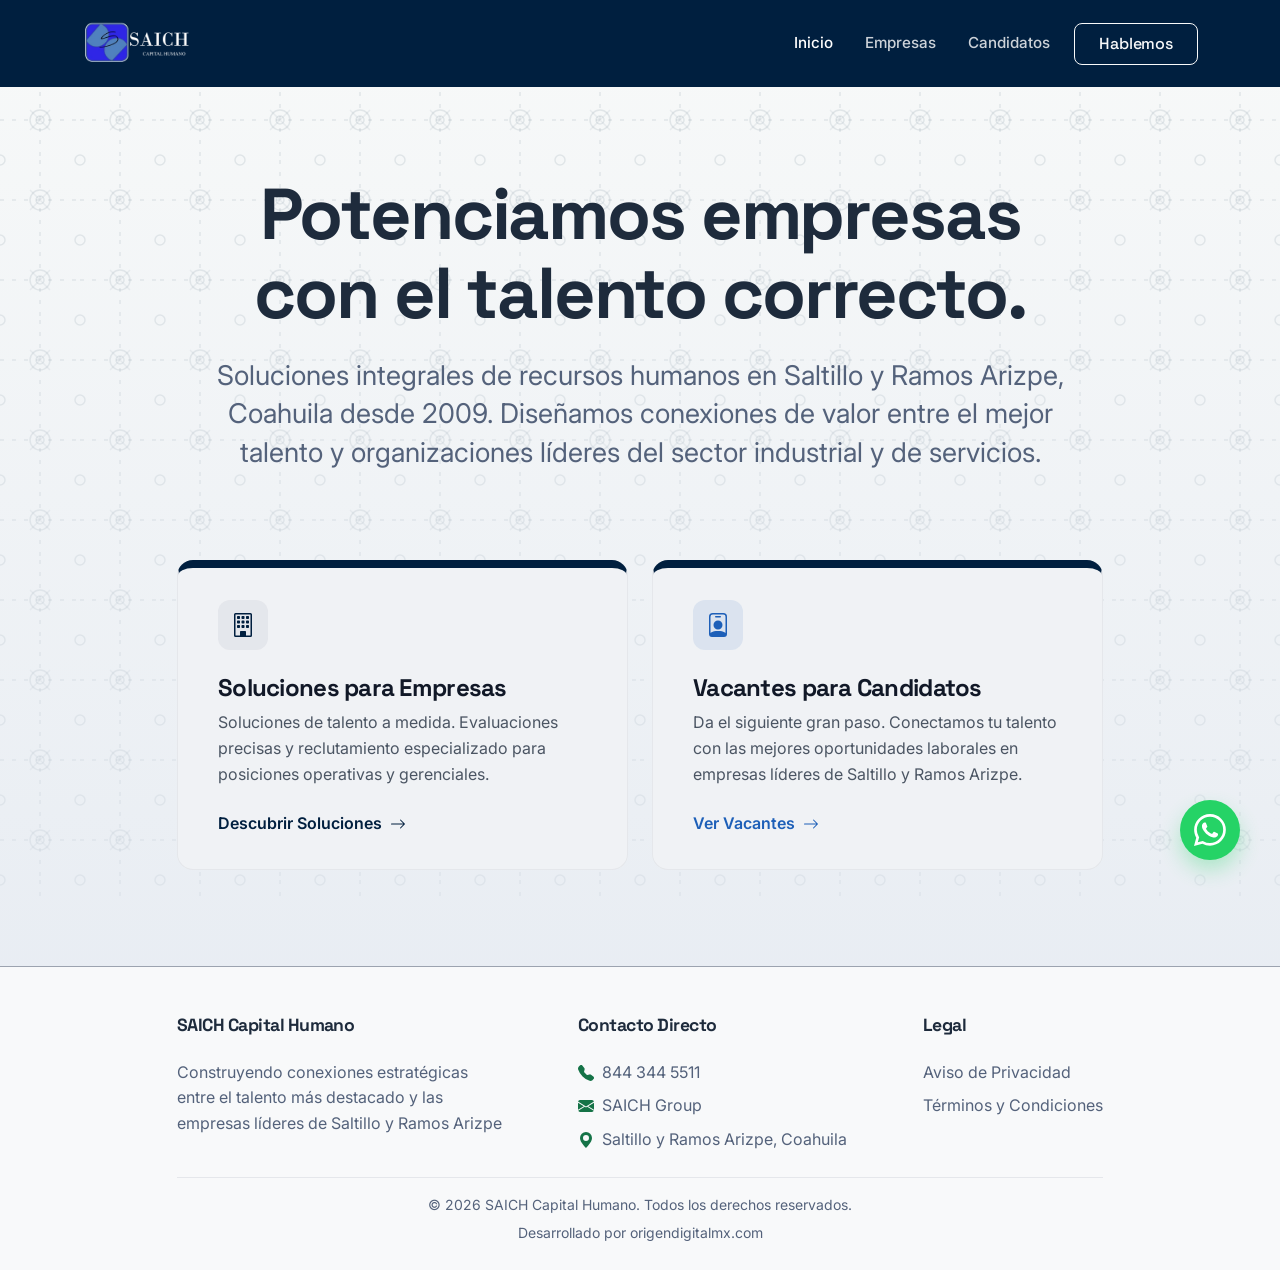
==== commit 79e7b2d0: "fix(ui): alinear y balancear columnas del footer con el layout principal" ====
--- a/index.html
+++ b/index.html
@@ -187,47 +187,47 @@
     <!-- Footer Clean -->
     <footer class="footer-clean">
         <div class="container">
-            <div class="row">
-                <div class="col-md-4 mb-4">
-                    <h2 class="footer-heading fw-bold">SAICH Capital Humano</h2>
-                    <p class="pe-md-4">Construyendo conexiones estratégicas<br>entre el talento más destacado<br>y las empresas líderes de Saltillo y Ramos Arizpe</p>
+            <div class="row justify-content-center">
+                <div class="col-lg-10">
+                    <div class="d-flex flex-column flex-md-row justify-content-between gap-4 mb-4">
+                        <div>
+                            <h2 class="footer-heading fw-bold">SAICH Capital Humano</h2>
+                            <p class="mb-0">Construyendo conexiones estratégicas<br>entre el talento más destacado y las<br>empresas líderes de Saltillo y Ramos Arizpe</p>
+                        </div>
+                        <div>
+                            <h2 class="footer-heading fw-bold">Contacto Directo</h2>
+                            <p class="mb-2 d-flex align-items-center">
+                                <svg xmlns="http://www.w3.org/2000/svg" width="16" height="16" fill="currentColor" class="me-2 flex-shrink-0" style="color: var(--accent-color);" viewBox="0 0 16 16" aria-hidden="true">
+                                    <path fill-rule="evenodd" d="M1.885.511a1.745 1.745 0 0 1 2.61.163L6.29 2.98c.329.423.445.974.315 1.494l-.547 2.19a.68.68 0 0 0 .178.643l2.457 2.457a.68.68 0 0 0 .644.178l2.189-.547a1.75 1.75 0 0 1 1.494.315l2.306 1.794c.829.645.905 1.87.163 2.611l-1.034 1.034c-.74.74-1.846 1.065-2.877.702a18.6 18.6 0 0 1-7.01-4.42 18.6 18.6 0 0 1-4.42-7.009c-.362-1.03-.037-2.137.703-2.877z"/>
+                                </svg>
+                                <a href="tel:+528443445511">844 344 5511</a>
+                            </p>
+                            <p class="mb-2 d-flex align-items-center">
+                                <svg xmlns="http://www.w3.org/2000/svg" width="16" height="16" fill="currentColor" class="me-2 flex-shrink-0" style="color: var(--accent-color);" viewBox="0 0 16 16" aria-hidden="true">
+                                    <path d="M.05 3.555A2 2 0 0 1 2 2h12a2 2 0 0 1 1.95 1.555L8 8.414zM0 4.697v7.104l5.803-3.558zM6.761 8.83l-6.57 4.027A2 2 0 0 0 2 14h12a2 2 0 0 0 1.808-1.144l-6.57-4.027L8 9.586zm3.436-.586L16 11.801V4.697z"/>
+                                </svg>
+                                <a href="mailto:saich.group@gmail.com">SAICH Group</a>
+                            </p>
+                            <p class="mb-0 d-flex align-items-center">
+                                <svg xmlns="http://www.w3.org/2000/svg" width="16" height="16" fill="currentColor" class="me-2 flex-shrink-0" style="color: var(--accent-color);" viewBox="0 0 16 16" aria-hidden="true">
+                                    <path d="M8 16s6-5.686 6-10A6 6 0 0 0 2 6c0 4.314 6 10 6 10m0-7a3 3 0 1 1 0-6 3 3 0 0 1 0 6"/>
+                                </svg>
+                                <span>Saltillo y Ramos Arizpe, Coahuila</span>
+                            </p>
+                        </div>
+                        <div>
+                            <h2 class="footer-heading fw-bold">Legal</h2>
+                            <ul class="list-unstyled mb-0">
+                                <li class="mb-2"><a href="/docs/aviso-privacidad.pdf" target="_blank" rel="noopener noreferrer">Aviso de Privacidad</a></li>
+                                <li><a href="/docs/terminos-condiciones.pdf" target="_blank" rel="noopener noreferrer">Términos y Condiciones</a></li>
+                            </ul>
+                        </div>
+                    </div>
+                    <div class="text-center mt-4 pt-3 border-top" style="border-color: var(--border-color) !important;">
+                        <small class="d-block mb-1">&copy; 2026 SAICH Capital Humano. Todos los derechos reservados.</small>
+                        <small class="text-muted">Desarrollado por <a href="https://origendigitalmx.com" target="_blank" rel="noopener noreferrer" class="text-decoration-none">origendigitalmx.com</a></small>
+                    </div>
                 </div>
-                <div class="col-md-4 mb-4 d-flex justify-content-md-center">
-                    <div>
-                        <h2 class="footer-heading fw-bold">Contacto Directo</h2>
-                        <p class="mb-2 d-flex align-items-center">
-                            <svg xmlns="http://www.w3.org/2000/svg" width="16" height="16" fill="currentColor" class="me-2 flex-shrink-0" style="color: var(--accent-color);" viewBox="0 0 16 16" aria-hidden="true">
-                                <path fill-rule="evenodd" d="M1.885.511a1.745 1.745 0 0 1 2.61.163L6.29 2.98c.329.423.445.974.315 1.494l-.547 2.19a.68.68 0 0 0 .178.643l2.457 2.457a.68.68 0 0 0 .644.178l2.189-.547a1.75 1.75 0 0 1 1.494.315l2.306 1.794c.829.645.905 1.87.163 2.611l-1.034 1.034c-.74.74-1.846 1.065-2.877.702a18.6 18.6 0 0 1-7.01-4.42 18.6 18.6 0 0 1-4.42-7.009c-.362-1.03-.037-2.137.703-2.877z"/>
-                            </svg>
-                            <a href="tel:+528443445511">844 344 5511</a>
-                        </p>
-                        <p class="mb-2 d-flex align-items-center">
-                            <svg xmlns="http://www.w3.org/2000/svg" width="16" height="16" fill="currentColor" class="me-2 flex-shrink-0" style="color: var(--accent-color);" viewBox="0 0 16 16" aria-hidden="true">
-                                <path d="M.05 3.555A2 2 0 0 1 2 2h12a2 2 0 0 1 1.95 1.555L8 8.414zM0 4.697v7.104l5.803-3.558zM6.761 8.83l-6.57 4.027A2 2 0 0 0 2 14h12a2 2 0 0 0 1.808-1.144l-6.57-4.027L8 9.586zm3.436-.586L16 11.801V4.697z"/>
-                            </svg>
-                            <a href="mailto:saich.group@gmail.com">SAICH Group</a>
-                        </p>
-                        <p class="mb-0 d-flex align-items-center">
-                            <svg xmlns="http://www.w3.org/2000/svg" width="16" height="16" fill="currentColor" class="me-2 flex-shrink-0" style="color: var(--accent-color);" viewBox="0 0 16 16" aria-hidden="true">
-                                <path d="M8 16s6-5.686 6-10A6 6 0 0 0 2 6c0 4.314 6 10 6 10m0-7a3 3 0 1 1 0-6 3 3 0 0 1 0 6"/>
-                            </svg>
-                            <span>Saltillo y Ramos Arizpe, Coahuila</span>
-                        </p>
-                    </div>
-                </div>
-                <div class="col-md-4 mb-4 d-flex justify-content-md-end">
-                    <div>
-                        <h2 class="footer-heading fw-bold">Legal</h2>
-                        <ul class="list-unstyled">
-                            <li class="mb-3"><a href="/docs/aviso-privacidad.pdf" target="_blank" rel="noopener noreferrer">Aviso de Privacidad</a></li>
-                            <li class="mb-3"><a href="/docs/terminos-condiciones.pdf" target="_blank" rel="noopener noreferrer">Términos y Condiciones</a></li>
-                        </ul>
-                    </div>
-                </div>
-            </div>
-            <div class="text-center mt-4 pt-3 border-top" style="border-color: var(--border-color) !important;">
-                <small class="d-block mb-1">&copy; 2026 SAICH Capital Humano. Todos los derechos reservados.</small>
-                <small class="text-muted">Desarrollado por <a href="https://origendigitalmx.com" target="_blank" rel="noopener noreferrer" class="text-decoration-none">origendigitalmx.com</a></small>
             </div>
         </div>
     </footer>
--- a/css/styles.css
+++ b/css/styles.css
@@ -370,6 +370,10 @@
     padding-top: 0.5rem !important;
     padding-bottom: 0.5rem !important;
   }
+
+  .footer-clean .footer-heading {
+    margin-bottom: 0.75rem;
+  }
   
   /* SVG Shapes mobile */
   .shape-1 { width: 150px; }
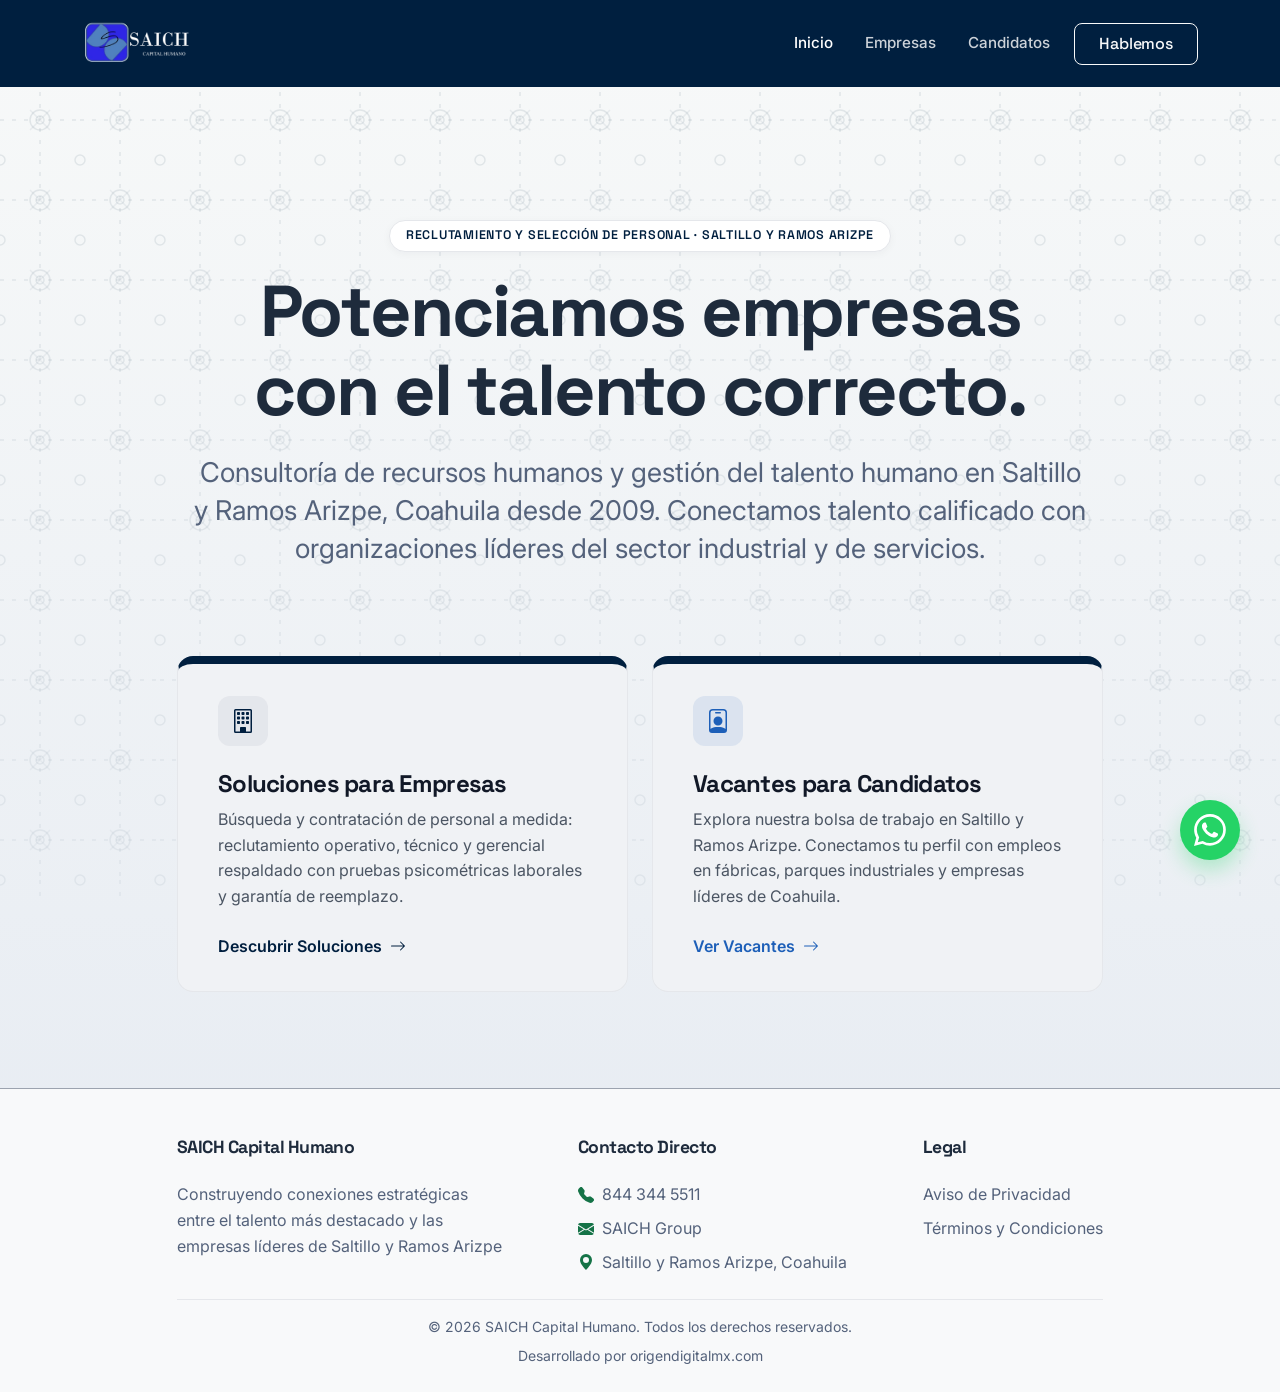
==== commit 280736f7: "feat(seo): integrar keywords validadas de Google y acotar cobertura a Saltillo y Ramos Arizpe" ====
--- a/index.html
+++ b/index.html
@@ -3,10 +3,18 @@
 <head>
     <meta charset="UTF-8">
     <meta name="viewport" content="width=device-width, initial-scale=1.0">
-    <!-- Google Search Console: pegar aquí <meta name="google-site-verification" content="CODIGO"> cuando esté listo -->
-
-    <title>SAICH Capital Humano | Reclutamiento en Saltillo y Ramos Arizpe</title>
-    <meta name="description" content="Agencia de reclutamiento y selección de personal en Saltillo y Ramos Arizpe, Coahuila desde 2009. Talento operativo, técnico y gerencial para la industria.">
+    <!-- Google tag (gtag.js) -->
+    <script async src="https://www.googletagmanager.com/gtm.js?id=GTM-PH6ST5NK"></script>
+    <script>
+      window.dataLayer = window.dataLayer || [];
+      function gtag(){dataLayer.push(arguments);}
+      gtag('js', new Date());
+    </script>
+    <!-- Google Search Console: pegar aquí <meta name="google-site-verification" content="CODIGO"> si se requiere -->
+
+    <title>SAICH Capital Humano | Reclutamiento de Personal en Saltillo</title>
+    <meta name="description" content="Reclutamiento y selección de personal, evaluaciones psicométricas y bolsa de trabajo en Saltillo y Ramos Arizpe, Coahuila. Gestión de talento desde 2009.">
+    <meta name="keywords" content="reclutamiento de personal, selección de personal, reclutamiento y selección de personal, empresas de reclutamiento en Saltillo, consultoría de recursos humanos, gestión del talento humano, evaluaciones psicométricas, bolsa de trabajo en Saltillo, bolsa de trabajo Ramos Arizpe">
     <meta name="geo.region" content="MX-COA">
     <meta name="geo.placename" content="Saltillo, Ramos Arizpe, Coahuila">
     <link rel="canonical" href="https://www.saichrh.com/">
@@ -60,17 +68,16 @@
       },
       "areaServed": [
         { "@type": "City", "name": "Saltillo" },
-        { "@type": "City", "name": "Ramos Arizpe" },
-        { "@type": "City", "name": "Arteaga" },
-        { "@type": "AdministrativeArea", "name": "Coahuila" }
+        { "@type": "City", "name": "Ramos Arizpe" }
       ],
       "knowsAbout": [
         "Reclutamiento y selección de personal",
-        "Reclutamiento industrial",
-        "Personal operativo",
-        "Técnicos especializados CNC y soldadura",
-        "Mandos medios y gerencias",
-        "Evaluación psicométrica integral"
+        "Reclutamiento operativo y reclutamiento masivo",
+        "Reclutamiento de técnicos especializados",
+        "Consultoría de recursos humanos y gestión del talento humano",
+        "Pruebas psicométricas laborales y evaluaciones psicométricas",
+        "Reclutamiento externo para contratación directa",
+        "Bolsa de trabajo industrial en Saltillo y Ramos Arizpe"
       ],
       "contactPoint": [
         {
@@ -134,8 +141,11 @@
             <div class="container position-relative" style="z-index: 2;">
                 <div class="row justify-content-center">
                     <div class="col-lg-10">
-                        <h1 class="mb-4">Potenciamos empresas <br> con el talento correcto.</h1>
-                        <p class="hero-subtitle mb-5">Soluciones integrales de recursos humanos en Saltillo y Ramos Arizpe, Coahuila desde 2009. Diseñamos conexiones de valor entre el mejor talento y organizaciones líderes del sector industrial y de servicios.</p>
+                        <h1 class="mb-4">
+                            <span class="eyebrow-pill">Reclutamiento y Selección de Personal · Saltillo y Ramos Arizpe</span><br>
+                            Potenciamos empresas <br> con el talento correcto.
+                        </h1>
+                        <p class="hero-subtitle mb-5">Consultoría de recursos humanos y gestión del talento humano en Saltillo y Ramos Arizpe, Coahuila desde 2009. Conectamos talento calificado con organizaciones líderes del sector industrial y de servicios.</p>
                     </div>
                 </div>
                 
@@ -151,7 +161,7 @@
                                 </svg>
                             </div>
                             <h2 class="h4 fw-bold mb-2">Soluciones para Empresas</h2>
-                            <p class="text-muted mb-4">Soluciones de talento a medida. Evaluaciones precisas y reclutamiento especializado para posiciones operativas y gerenciales.</p>
+                            <p class="text-muted mb-4">Búsqueda y contratación de personal a medida: reclutamiento operativo, técnico y gerencial respaldado con pruebas psicométricas laborales y garantía de reemplazo.</p>
                             <div class="mt-auto d-flex align-items-center fw-semibold" style="color: var(--primary-color);">
                                 Descubrir Soluciones
                                 <svg xmlns="http://www.w3.org/2000/svg" width="16" height="16" fill="currentColor" class="bi bi-arrow-right ms-2" viewBox="0 0 16 16" aria-hidden="true">
@@ -170,7 +180,7 @@
                                 </svg>
                             </div>
                             <h2 class="h4 fw-bold mb-2">Vacantes para Candidatos</h2>
-                            <p class="text-muted mb-4">Da el siguiente gran paso. Conectamos tu talento con las mejores oportunidades laborales en empresas líderes de Saltillo y Ramos Arizpe.</p>
+                            <p class="text-muted mb-4">Explora nuestra bolsa de trabajo en Saltillo y Ramos Arizpe. Conectamos tu perfil con empleos en fábricas, parques industriales y empresas líderes de Coahuila.</p>
                             <div class="mt-auto d-flex align-items-center fw-semibold" style="color: var(--accent-alt);">
                                 Ver Vacantes
                                 <svg xmlns="http://www.w3.org/2000/svg" width="16" height="16" fill="currentColor" class="bi bi-arrow-right ms-2" viewBox="0 0 16 16" aria-hidden="true">
--- a/css/styles.css
+++ b/css/styles.css
@@ -156,6 +156,28 @@
   line-height: 1.1;
   margin-bottom: 1.5rem;
   color: var(--text-dark);
+}
+
+.eyebrow-pill {
+  display: inline-block;
+  padding: 0.4rem 1rem;
+  margin-bottom: 1.25rem;
+  font-family: 'Space Grotesk', sans-serif;
+  font-size: 0.78rem;
+  font-weight: 600;
+  letter-spacing: 0.06em;
+  line-height: 1.4;
+  text-transform: uppercase;
+  color: var(--primary-color) !important;
+  background-color: #FFFFFF;
+  border: 1px solid var(--border-color);
+  border-radius: 999px;
+  box-shadow: 0 2px 8px rgba(0, 31, 63, 0.04);
+}
+
+.eyebrow-pill.eyebrow-accent {
+  color: #0F5132 !important;
+  border-color: rgba(21, 115, 71, 0.22);
 }
 
 .hero-subtitle {
